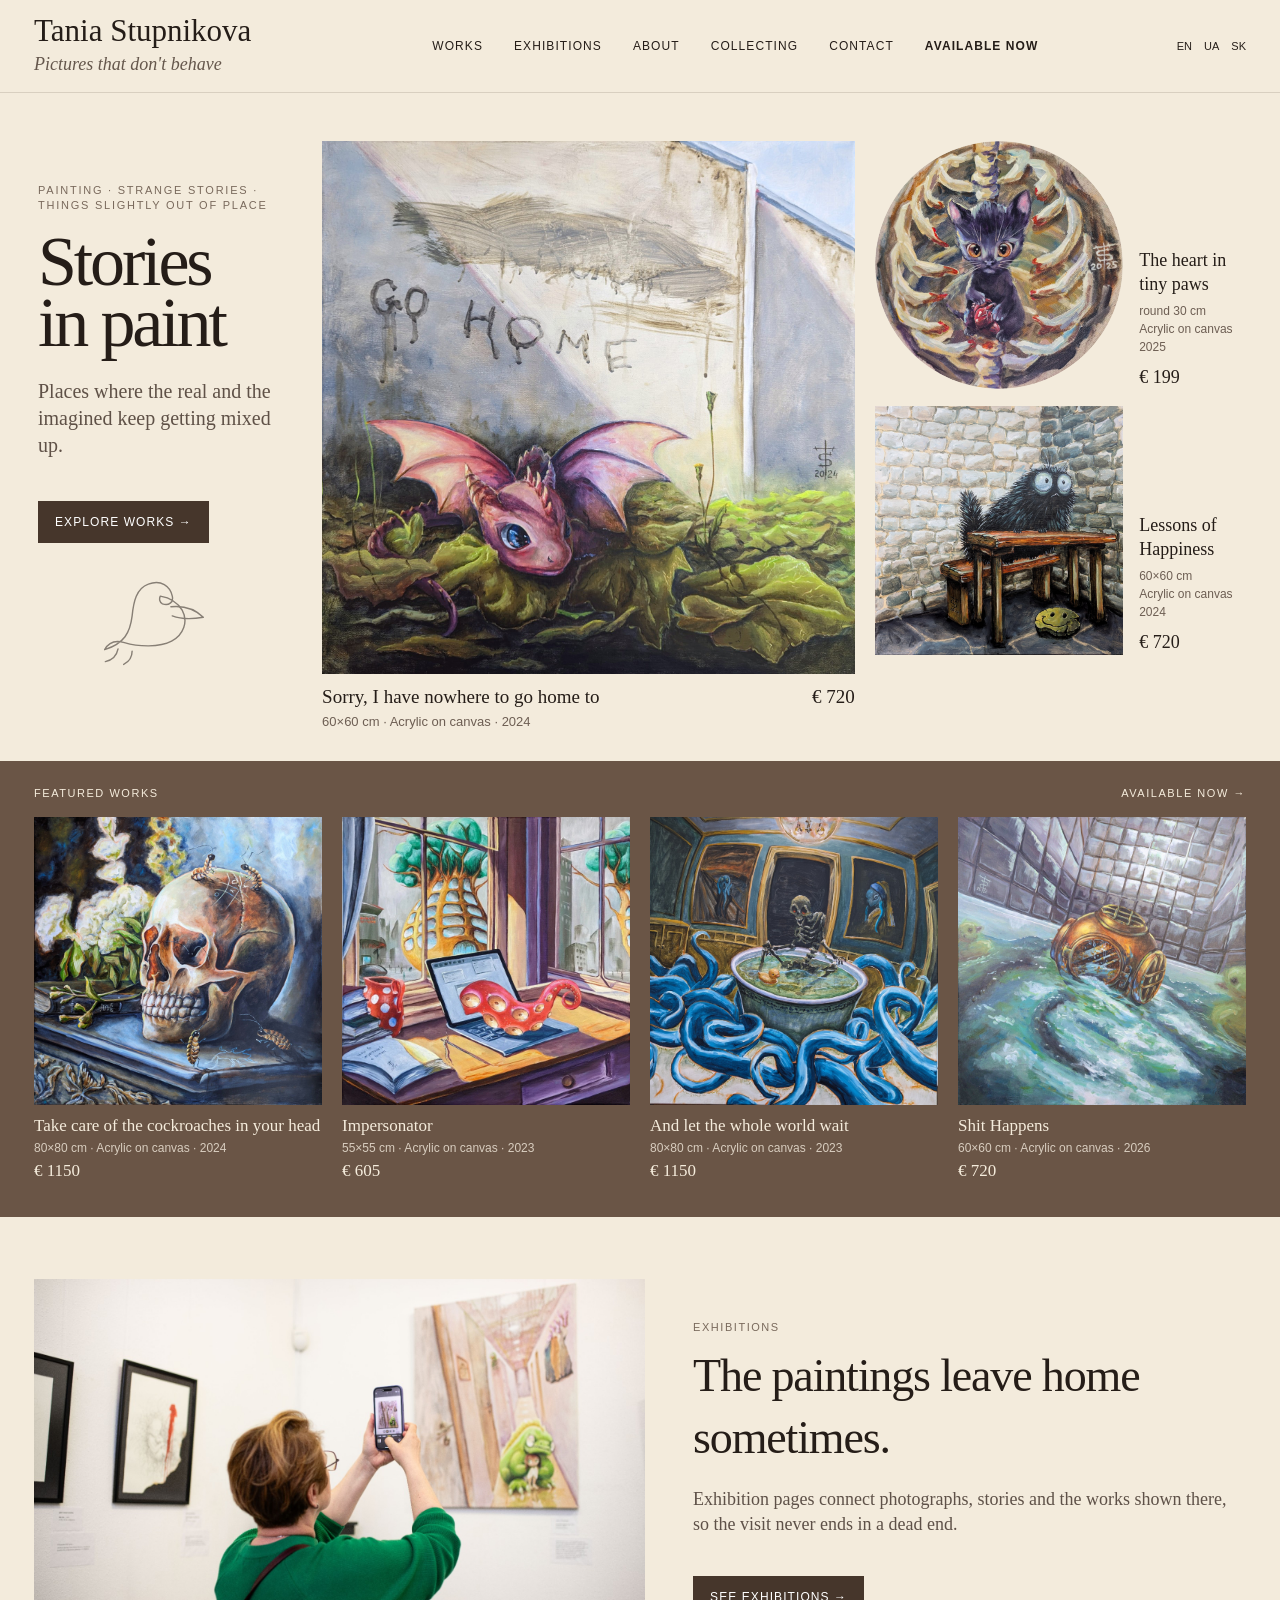
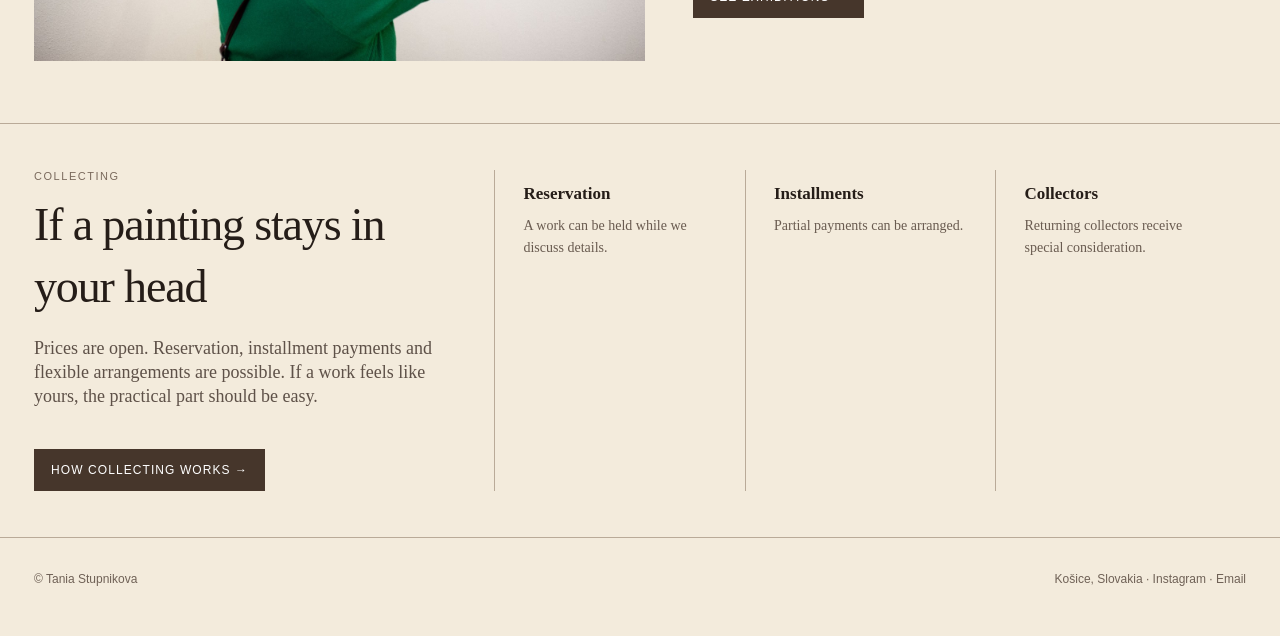
==== index.html @ 9a305841 "initia site resources" ====
<!doctype html>
<html lang="en">
<head>
  <meta charset="utf-8">
  <meta name="viewport" content="width=device-width,initial-scale=1">
  <title>Tania Stupnikova</title>
  <meta name="description" content="Paintings by Tania Stupnikova. Strange stories, magical realism, uneasy creatures and things slightly out of place.">
  <link rel="stylesheet" href="styles.css">
</head>
<body>
<header class="header">
  <div class="shell header-inner">
    <a href="index.html" class="brand">
      <div class="brand-name">Tania Stupnikova</div>
      <div class="tagline">Pictures that don't behave</div>
    </a>
    <nav class="nav" aria-label="Main navigation">
      <a href="works.html">Works</a>
      <a href="exhibitions.html">Exhibitions</a>
      <a href="about.html">About</a>
      <a href="collecting.html">Collecting</a>
      <a href="contact.html">Contact</a>
      <a class="available-nav" href="available.html">Available now</a>
    </nav>
    <div class="lang"><span>EN</span><span>UA</span><span>SK</span></div>
  </div>
</header>

<main>
<section class="hero">
  <div class="shell hero-grid">
    <div class="hero-copy">
      <div class="eyebrow">Painting · strange stories · things slightly out of place</div>
      <h1>Stories<br>in paint</h1>
      <p>Places where the real and the imagined keep getting mixed up.</p>
      <a class="text-link" href="works.html">Explore works →</a>

      <div class="goose" aria-hidden="true">
        <svg viewBox="0 0 220 130" fill="none" stroke="currentColor" stroke-width="2" stroke-linecap="round" stroke-linejoin="round">
          <path d="M35 106c28-9 36-24 39-48 2-20 6-39 23-45 18-7 31 3 34 17 2 9-5 14-14 11-4-2-5-7-3-11 12 2 24 8 31 20 9 16 2 35-15 44-17 9-47 8-67 2-13-4-22-1-28 10Z"/>
          <path d="M129 45c20-2 34 3 46 15-17 3-31 3-44-2"/>
          <path d="M54 105c-2 10-8 16-18 18M74 108c0 9-4 15-12 19"/>
        </svg>
      </div>
    </div>

    <a class="hero-main" href="artwork.html?id=sorry">
      <div class="art-frame"><img src="assets/sorry.jpg" alt="Sorry, I have nowhere to go home to"></div>
      <div class="art-meta">
        <div>
          <div class="art-title">Sorry, I have nowhere to go home to</div>
          <div class="art-sub">60×60 cm · Acrylic on canvas · 2024</div>
        </div>
        <div class="price">€ 720</div>
      </div>
    </a>

    <div class="side-stack">
      <a class="side-card round" href="artwork.html?id=heart">
        <div class="round-art"><img src="assets/heart.png" alt="The heart in tiny paws"></div>
        <div>
          <h3>The heart in tiny paws</h3>
          <div class="meta">round 30 cm<br>Acrylic on canvas<br>2025</div>
          <div class="price">€ 199</div>
        </div>
      </a>
      <a class="side-card" href="artwork.html?id=lessons">
        <img src="assets/lessons.jpg" alt="Lessons of Happiness">
        <div>
          <h3>Lessons of Happiness</h3>
          <div class="meta">60×60 cm<br>Acrylic on canvas<br>2024</div>
          <div class="price">€ 720</div>
        </div>
      </a>
    </div>
  </div>
</section>

<section class="featured">
  <div class="shell">
    <div class="section-head">
      <span>Featured works</span>
      <a href="available.html">Available now →</a>
    </div>
    <div class="feature-grid">
      <a class="feature-card" href="artwork.html?id=cockroaches">
        <img src="assets/cockroaches.jpg" alt="Take care of the cockroaches in your head">
        <h3>Take care of the cockroaches in your head</h3>
        <div class="small">80×80 cm · Acrylic on canvas · 2024</div>
        <div class="price">€ 1150</div>
      </a>
      <a class="feature-card" href="artwork.html?id=impersonator">
        <img src="assets/impersonator.jpg" alt="Impersonator">
        <h3>Impersonator</h3>
        <div class="small">55×55 cm · Acrylic on canvas · 2023</div>
        <div class="price">€ 605</div>
      </a>
      <a class="feature-card" href="artwork.html?id=world-wait">
        <img src="assets/world-wait.jpg" alt="And let the whole world wait">
        <h3>And let the whole world wait</h3>
        <div class="small">80×80 cm · Acrylic on canvas · 2023</div>
        <div class="price">€ 1150</div>
      </a>
      <a class="feature-card" href="artwork.html?id=shit">
        <img src="assets/shit-happens.jpg" alt="Shit Happens">
        <h3>Shit Happens</h3>
        <div class="small">60×60 cm · Acrylic on canvas · 2026</div>
        <div class="price">€ 720</div>
      </a>
    </div>
  </div>
</section>

<section class="editorial">
  <div class="shell editorial-grid">
    <div class="editorial-photo"><img src="assets/exhibition-home.jpg" alt="Visitor photographing a painting at an exhibition"></div>
    <div class="editorial-copy">
      <div class="micro">Exhibitions</div>
      <h2>The paintings leave home sometimes.</h2>
      <p>Exhibition pages connect photographs, stories and the works shown there, so the visit never ends in a dead end.</p>
      <a class="text-link" href="exhibitions.html">See exhibitions →</a>
    </div>
  </div>
</section>

<section class="collecting">
  <div class="shell collecting-grid">
    <div class="collect-copy">
      <div class="micro">Collecting</div>
      <h2>If a painting stays in your head</h2>
      <p>Prices are open. Reservation, installment payments and flexible arrangements are possible. If a work feels like yours, the practical part should be easy.</p>
      <a class="text-link" href="collecting.html">How collecting works →</a>
    </div>
    <div class="collect-item"><strong>Reservation</strong><span>A work can be held while we discuss details.</span></div>
    <div class="collect-item"><strong>Installments</strong><span>Partial payments can be arranged.</span></div>
    <div class="collect-item"><strong>Collectors</strong><span>Returning collectors receive special consideration.</span></div>
  </div>
</section>
</main>

<footer class="footer">
  <div class="shell footer-inner"><span>© Tania Stupnikova</span><span>Košice, Slovakia · Instagram · Email</span></div>
</footer>
<script src="data.js"></script>
<script src="app.js"></script>
</body>
</html>
---- styles.css ----
:root{
  --ivory:#f3ebdc;
  --ivory-2:#ede2d0;
  --burnt:#5b4738;
  --burnt-deep:#3e3027;
  --ink:#251d18;
  --muted:#74675c;
  --line:#b9aa98;
  --paper:#f6efe3;
  --max:1420px;
}
*{box-sizing:border-box}
html{scroll-behavior:smooth}
body{margin:0;background:var(--ivory);color:var(--ink);font-family:Georgia,'Times New Roman',serif;line-height:1.35}
a{color:inherit;text-decoration:none}
img{max-width:100%;display:block}
button{font:inherit}
.shell{max-width:var(--max);margin:auto;padding:0 34px}
.header{position:sticky;top:0;z-index:20;background:rgba(243,235,220,.94);backdrop-filter:blur(10px);border-bottom:1px solid rgba(82,62,48,.16)}
.header-inner{height:92px;display:flex;align-items:center;justify-content:space-between;gap:30px}
.brand{min-width:260px}.brand-name{font-size:31px;line-height:1}.tagline{font-style:italic;color:#65574c;font-size:18px;margin-top:6px}
.nav{display:flex;gap:31px;align-items:center;font-family:Arial,sans-serif;font-size:12px;letter-spacing:.09em;text-transform:uppercase}.nav a:hover,.nav a.active{border-bottom:1px solid var(--ink);padding-bottom:5px}
.lang{display:flex;gap:12px;font-size:11px;font-family:Arial,sans-serif}
.hero{padding:48px 0 22px}.hero-grid{display:grid;grid-template-columns:.78fr 1.55fr 1.08fr;gap:20px;align-items:start}
.hero-copy{padding:42px 26px 0 4px}.eyebrow{font-family:Arial,sans-serif;font-size:11px;text-transform:uppercase;letter-spacing:.16em;color:#79695c}.hero h1{font-size:70px;line-height:.88;margin:18px 0 24px;font-weight:500;letter-spacing:-.045em}.hero-copy p{font-size:20px;color:#5f5147;max-width:310px}.text-link{display:inline-block;margin-top:22px;padding:13px 17px;background:var(--burnt-deep);color:#fff;font-family:Arial,sans-serif;font-size:12px;text-transform:uppercase;letter-spacing:.09em}
.hero-main .art-frame{aspect-ratio:1/1;overflow:hidden}.hero-main img{width:100%;height:100%;object-fit:cover}.art-meta{display:grid;grid-template-columns:1fr auto;gap:10px;padding-top:10px}.art-title{font-size:19px}.art-sub{font-size:13px;color:#6d5e53;margin-top:4px;font-family:Arial,sans-serif}.price{font-size:19px;white-space:nowrap}
.side-stack{display:grid;gap:17px}.side-card{display:grid;grid-template-columns:1fr .43fr;gap:16px;align-items:end}.side-card img{width:100%;aspect-ratio:1/1;object-fit:cover}.side-card.round .round-art{aspect-ratio:1/1;border-radius:50%;overflow:hidden;background:#2d241f}.side-card.round img{width:100%;height:100%;object-fit:cover}.side-card h3{font-size:18px;margin:0 0 6px;font-weight:500}.available-nav{font-weight:700}.side-card .meta{font:12px/1.5 Arial,sans-serif;color:#6d5e53}.side-card .price{margin-top:9px;font-size:18px}
.goose{width:155px;margin:32px auto 0;opacity:.52}.goose svg{width:100%;height:auto}
.featured{background:var(--burnt);color:#f5ecdc;padding:26px 0 34px;margin-top:8px}.section-head{display:flex;justify-content:space-between;align-items:center;margin-bottom:18px;font:11px Arial,sans-serif;text-transform:uppercase;letter-spacing:.14em}.feature-grid{display:grid;grid-template-columns:repeat(4,1fr);gap:20px}.feature-card img{width:100%;aspect-ratio:1/1;object-fit:cover;transition:transform .28s ease}.feature-card:hover img{transform:scale(1.012)}.feature-card h3{font-size:17px;margin:10px 0 3px;font-weight:500}.feature-card .small{font:12px Arial,sans-serif;color:#d8cdbf}.feature-card .price{font-size:17px;margin-top:5px}
.editorial{padding:62px 0}.editorial-grid{display:grid;grid-template-columns:1.05fr .95fr;gap:48px;align-items:center}.editorial-photo{position:relative}.editorial-photo img{width:100%;aspect-ratio:16/10;object-fit:cover}.editorial-copy h2,.collecting h2{font-size:46px;font-weight:500;margin:0 0 16px;letter-spacing:-.025em}.editorial-copy p,.collecting p{font-size:18px;color:#5e5148;max-width:630px}.micro{font:11px Arial,sans-serif;text-transform:uppercase;letter-spacing:.14em;color:#79695c;margin-bottom:12px}
.collecting{border-top:1px solid var(--line);border-bottom:1px solid var(--line);padding:46px 0}.collecting-grid{display:grid;grid-template-columns:1.25fr repeat(3,.68fr);gap:0}.collect-copy{padding-right:44px}.collect-item{border-left:1px solid var(--line);padding:5px 28px}.collect-item strong{display:block;font-size:17px;margin:8px 0}.collect-item span{font-size:14px;color:#695b50}
.footer{padding:34px 0 50px;font:12px Arial,sans-serif;color:#6f6156}.footer-inner{display:flex;justify-content:space-between;gap:20px;flex-wrap:wrap}
.page{padding:48px 0 70px}.page h1{font-size:56px;font-weight:500;margin:0 0 12px}.lede{font-size:19px;color:#65574c;max-width:760px}.works-toolbar{display:flex;justify-content:space-between;align-items:center;margin:30px 0 22px;font:12px Arial,sans-serif;text-transform:uppercase;letter-spacing:.08em}.works-grid{columns:3 320px;column-gap:24px}.work-card{break-inside:avoid;margin-bottom:30px}.work-card img{width:100%;height:auto}.work-card h3{font-size:19px;font-weight:500;margin:9px 0 4px}.work-card .small{font:12px Arial,sans-serif;color:#6e6055}.work-card .price{font-size:17px;margin-top:4px}.artwork-layout{display:grid;grid-template-columns:1.2fr .8fr;gap:54px;align-items:start}.artwork-image{background:#e8ddcb}.artwork-image img{width:100%;height:auto}.artwork-info{position:sticky;top:130px}.artwork-info h1{font-size:48px}.artwork-info .facts{font:13px/1.7 Arial,sans-serif;color:#66594f;margin:18px 0}.artwork-info .big-price{font-size:28px;margin:18px 0}.artwork-info .story{font-size:18px;color:#52473f}.ask{display:inline-block;margin-top:18px;background:var(--burnt-deep);color:white;padding:13px 18px;font:12px Arial,sans-serif;text-transform:uppercase;letter-spacing:.08em}.status{font:12px Arial,sans-serif;text-transform:uppercase;letter-spacing:.12em;color:#77685e;margin:18px 0}.related{margin-top:60px}.related h2{font-size:34px;font-weight:500}.related-grid{display:grid;grid-template-columns:repeat(3,1fr);gap:22px}.related-grid img{aspect-ratio:1/1;object-fit:cover}.ex-grid{display:grid;grid-template-columns:1.2fr .8fr;gap:24px}.ex-grid img{width:100%;height:100%;object-fit:cover}.ex-main{aspect-ratio:16/10}.ex-side{display:grid;gap:24px}.ex-side img{aspect-ratio:16/10}.info-box{background:var(--paper);border:1px solid var(--line);padding:25px;margin-top:24px}
@media(max-width:980px){.nav{display:none}.header-inner{height:76px}.hero-grid{grid-template-columns:1fr 1fr}.hero-copy{grid-column:1/-1;padding:10px 0}.hero h1{font-size:52px}.side-stack{grid-column:2}.hero-main{grid-column:1}.feature-grid{grid-template-columns:1fr 1fr}.editorial-grid,.artwork-layout{grid-template-columns:1fr}.artwork-info{position:static}.collecting-grid{grid-template-columns:1fr 1fr}.collect-copy{grid-column:1/-1;margin-bottom:25px}.works-grid{columns:2 280px}.ex-grid{grid-template-columns:1fr}}
@media(max-width:620px){.shell{padding:0 18px}.brand-name{font-size:24px}.tagline{font-size:14px}.hero{padding-top:25px}.hero-grid{grid-template-columns:1fr}.hero-main,.side-stack{grid-column:auto}.hero h1{font-size:44px}.side-card{grid-template-columns:1fr .65fr}.feature-grid{grid-template-columns:1fr 1fr;gap:13px}.featured{padding-top:20px}.editorial{padding:42px 0}.editorial-copy h2,.collecting h2{font-size:37px}.collecting-grid{grid-template-columns:1fr}.collect-item{border-left:0;border-top:1px solid var(--line);padding:18px 0}.works-grid{columns:1}.page h1{font-size:44px}.related-grid{grid-template-columns:1fr 1fr}.artwork-info h1{font-size:40px}}

/* v3: closer to the approved design mockup */
:root{--burnt:#6a5546;--burnt-deep:#46362b}
body{font-family:'Iowan Old Style','Palatino Linotype','Book Antiqua',Georgia,'Times New Roman',serif}
.side-card.round .round-art{background:transparent;border-radius:0;overflow:visible;display:flex;align-items:center;justify-content:center}
.side-card.round .round-art img{object-fit:contain;border-radius:50%}
.artwork-topnav{display:flex;justify-content:space-between;gap:18px;margin:0 0 20px;font:11px Arial,sans-serif;text-transform:uppercase;letter-spacing:.09em;color:#6e6055}
.artwork-layout.design-match{grid-template-columns:minmax(0,1.15fr) minmax(320px,.72fr);gap:54px;align-items:start}
.artwork-media{min-width:0}.artwork-image{background:transparent;overflow:hidden;min-height:520px;display:flex;align-items:center;justify-content:center}
.artwork-image img{width:100%;height:auto;max-height:78vh;object-fit:contain;object-position:50% 50%;transition:object-position .18s ease,transform .18s ease}
.artwork-image img.detail-mode{width:100%;height:70vh;object-fit:cover}
.artwork-image-round{background:transparent}.artwork-image-round img{width:min(100%,760px);aspect-ratio:1/1;object-fit:contain;border-radius:50%;filter:drop-shadow(0 12px 26px rgba(52,39,28,.08))}
.detail-strip{display:grid;grid-template-columns:repeat(5,1fr);gap:10px;margin-top:13px}
.detail-thumb{border:1px solid rgba(70,54,43,.22);padding:0;background:#eadfce;cursor:pointer;aspect-ratio:1.25/1;overflow:hidden;opacity:.76}
.detail-thumb.active,.detail-thumb:hover{opacity:1;border-color:var(--burnt-deep)}
.detail-thumb img{width:100%;height:100%;object-fit:cover}
.artwork-info{top:118px;padding:18px 0 0}.artwork-info h1{font-size:52px;line-height:.98;font-weight:500;margin:8px 0 18px;letter-spacing:-.035em}.artwork-info .facts{margin:12px 0 18px}.big-price{font-size:30px}.ask{margin:10px 0 22px}.buy-notes{border-top:1px solid var(--line);margin-top:20px;padding-top:13px;display:grid;gap:10px}.buy-notes>div{display:grid;grid-template-columns:24px 1fr;gap:10px;align-items:start}.buy-notes span{font-size:17px}.buy-notes strong{display:block;font:12px Arial,sans-serif;text-transform:uppercase;letter-spacing:.05em}.buy-notes small{display:block;margin-top:2px;color:#716257;font:12px/1.35 Arial,sans-serif}
.artwork-body{margin-top:34px;border-top:1px solid var(--line)}.art-tabs{display:flex;gap:28px;overflow:auto;border-bottom:1px solid var(--line)}.art-tab{border:0;background:transparent;padding:15px 0 12px;font:11px Arial,sans-serif;text-transform:uppercase;letter-spacing:.09em;color:#75675b;cursor:pointer;white-space:nowrap}.art-tab.active{color:var(--ink);border-bottom:2px solid var(--ink)}.art-panel{display:none;padding:28px 0 8px}.art-panel.active{display:block}.long-story{max-width:920px;font-size:18px;line-height:1.58;color:#4f443c}.long-story p{margin:0 0 1.08em}.placeholder-grid{display:grid;grid-template-columns:repeat(4,1fr);gap:13px}.placeholder-grid div{aspect-ratio:1.2/1;border:1px solid var(--line);background:linear-gradient(135deg,#dcc9ae,#f4eadb);display:grid;place-items:center;font:11px Arial,sans-serif;text-transform:uppercase;letter-spacing:.08em;color:#725f50}.placeholder-grid div:nth-child(2){background:linear-gradient(135deg,#b79f88,#e6d8c3)}.placeholder-grid div:nth-child(3){background:linear-gradient(135deg,#6a5546,#9b806a);color:#f6efe3}.placeholder-grid div:nth-child(4){background:linear-gradient(135deg,#d8bd8e,#eee2cd)}.placeholder-note{font-size:13px;color:#75675b}.details-grid{display:grid;grid-template-columns:repeat(3,1fr);gap:1px;background:var(--line);border:1px solid var(--line);max-width:980px}.details-grid>div{background:var(--ivory);padding:17px}.details-grid b{display:block;font:10px Arial,sans-serif;text-transform:uppercase;letter-spacing:.12em;color:#806f61;margin-bottom:6px}.details-grid span{font-size:16px}.keep-looking{margin-top:48px}
.work-card-round .work-card-image{background:transparent}.work-card-round img{border-radius:50%;object-fit:contain}
@media(max-width:980px){.artwork-layout.design-match{grid-template-columns:1fr}.artwork-info{padding-top:4px}.artwork-image{min-height:0}.artwork-image img.detail-mode{height:60vh}.details-grid{grid-template-columns:1fr 1fr}}
@media(max-width:620px){.artwork-info h1{font-size:42px}.detail-strip{gap:6px}.art-tabs{gap:20px}.placeholder-grid{grid-template-columns:1fr 1fr}.details-grid{grid-template-columns:1fr}.artwork-image img.detail-mode{height:46vh}}
.work-card-image{overflow:hidden;background:#e9decc}.work-card-image img{width:100%;height:auto}.work-card-round .work-card-image{display:flex;align-items:center;justify-content:center}
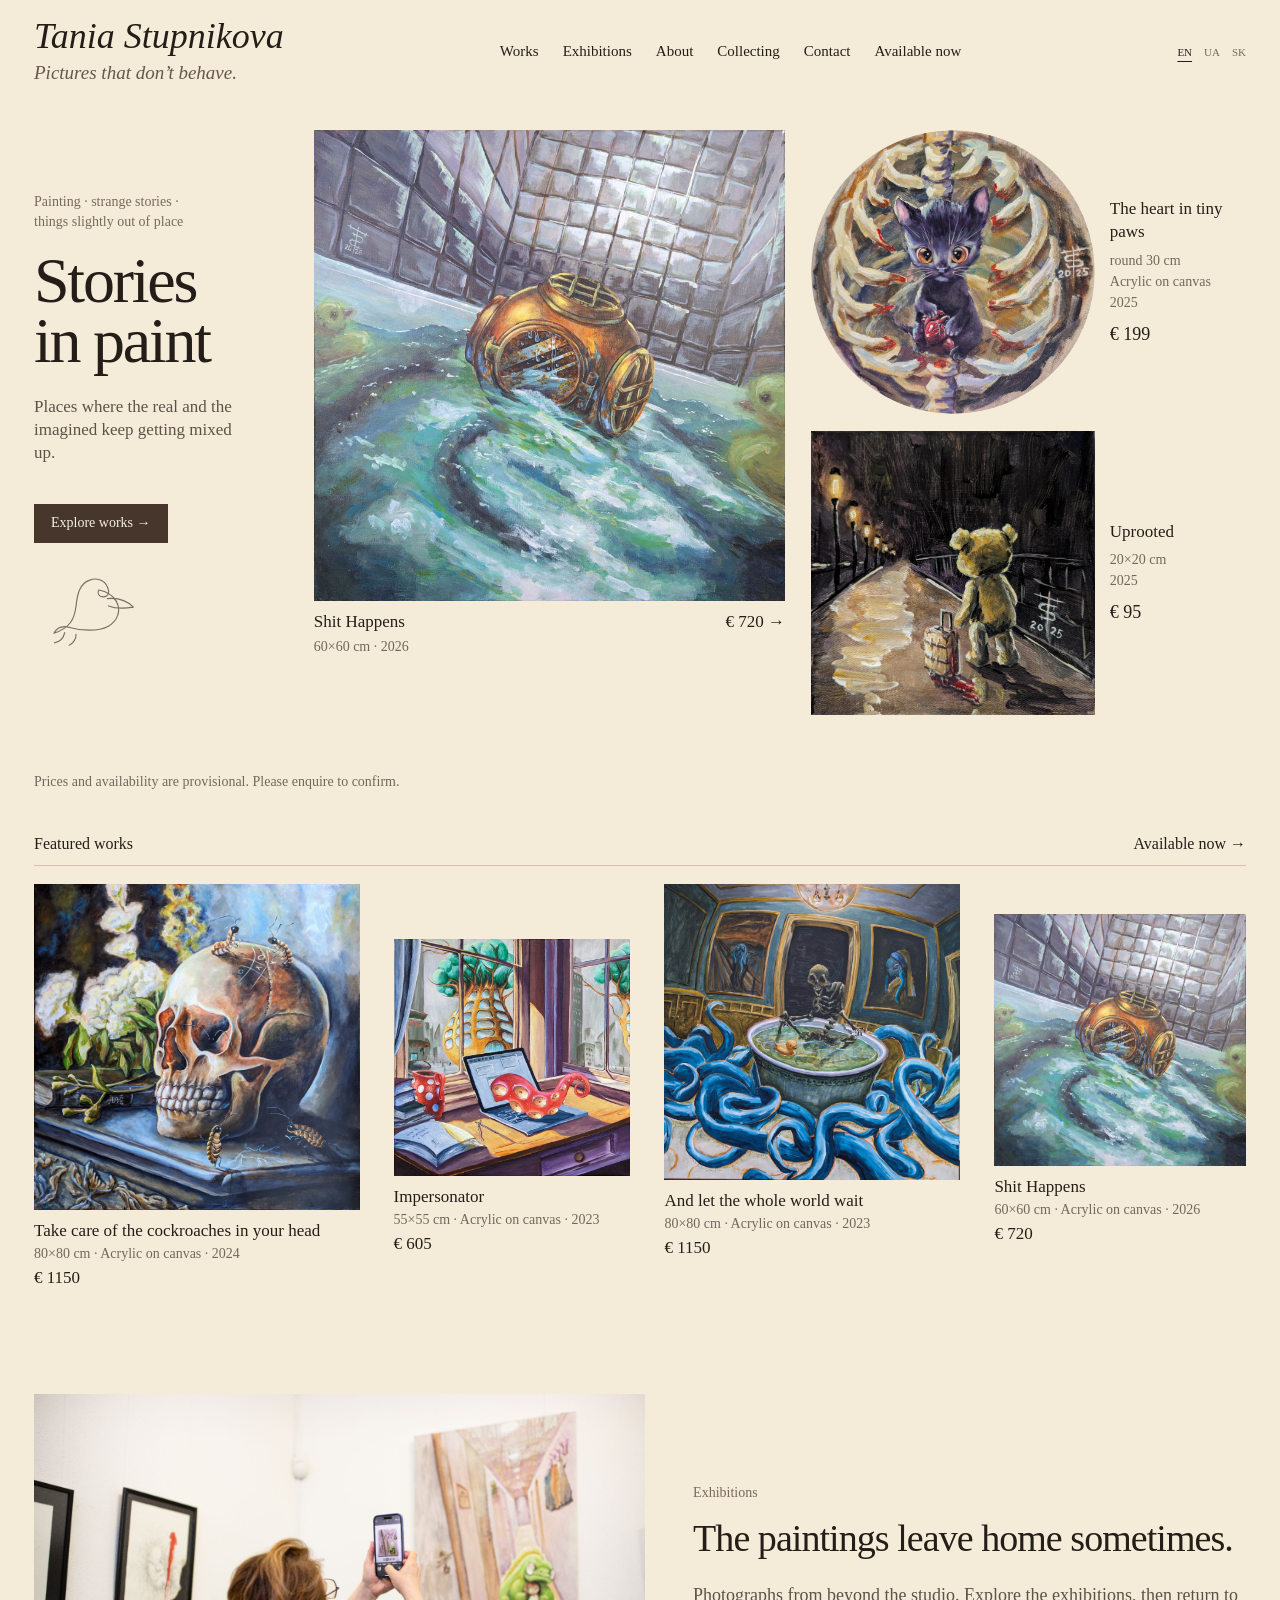
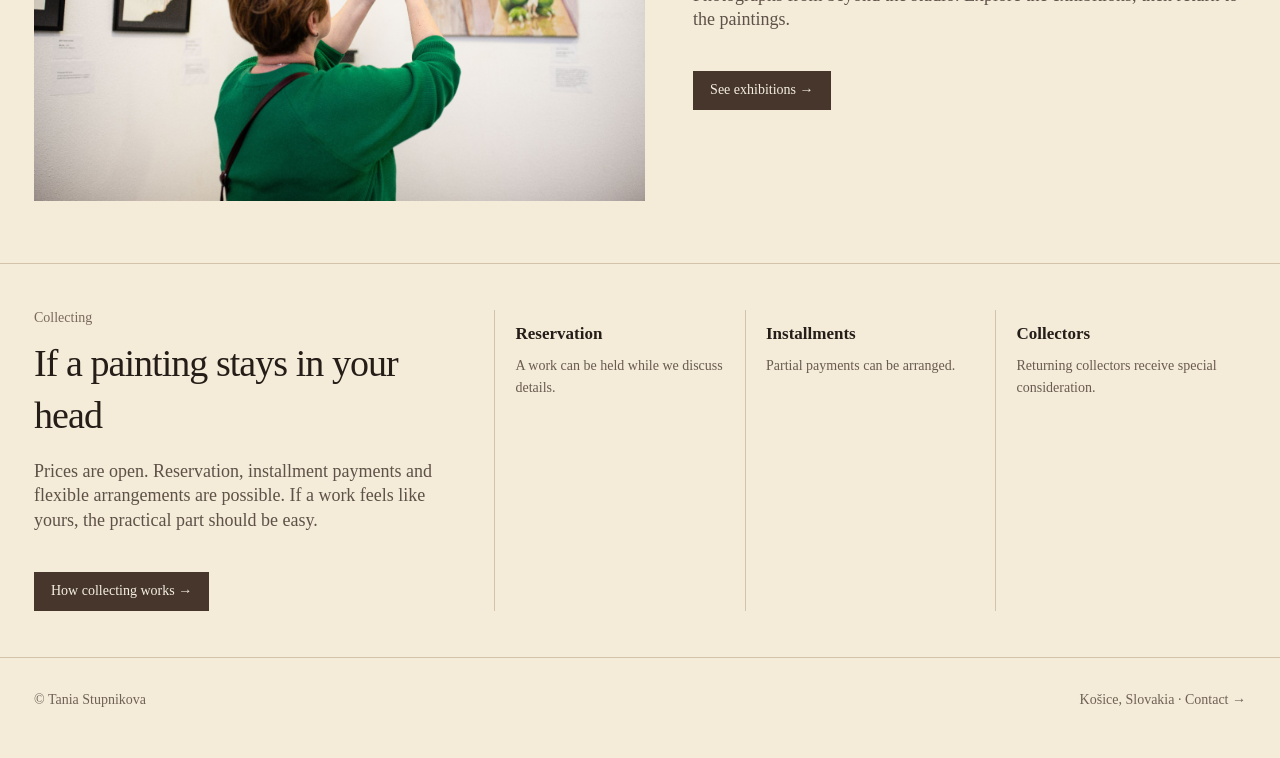
==== commit caa2f88c: "Refine static artist website toward approved catalogue mockup" ====
--- a/index.html
+++ b/index.html
@@ -12,7 +12,7 @@
   <div class="shell header-inner">
     <a href="index.html" class="brand">
       <div class="brand-name">Tania Stupnikova</div>
-      <div class="tagline">Pictures that don't behave</div>
+      <div class="tagline">Pictures that don’t behave.</div>
     </a>
     <nav class="nav" aria-label="Main navigation">
       <a href="works.html">Works</a>
@@ -22,7 +22,7 @@
       <a href="contact.html">Contact</a>
       <a class="available-nav" href="available.html">Available now</a>
     </nav>
-    <div class="lang"><span>EN</span><span>UA</span><span>SK</span></div>
+    <div class="lang" aria-label="Languages"><span aria-current="true">EN</span><span title="Ukrainian translation forthcoming">UA</span><span title="Slovak translation forthcoming">SK</span></div>
   </div>
 </header>
 
@@ -44,15 +44,9 @@
       </div>
     </div>
 
-    <a class="hero-main" href="artwork.html?id=sorry">
-      <div class="art-frame"><img src="assets/sorry.jpg" alt="Sorry, I have nowhere to go home to"></div>
-      <div class="art-meta">
-        <div>
-          <div class="art-title">Sorry, I have nowhere to go home to</div>
-          <div class="art-sub">60×60 cm · Acrylic on canvas · 2024</div>
-        </div>
-        <div class="price">€ 720</div>
-      </div>
+    <a class="hero-main" href="artwork.html?id=shit">
+      <div class="art-frame"><img src="assets/shit-happens.jpg" alt="Shit Happens"></div>
+      <div class="art-meta"><div><div class="art-title">Shit Happens</div><div class="art-sub">60×60 cm · 2026</div></div><div class="price">€ 720 →</div></div>
     </a>
 
     <div class="side-stack">
@@ -64,18 +58,19 @@
           <div class="price">€ 199</div>
         </div>
       </a>
-      <a class="side-card" href="artwork.html?id=lessons">
-        <img src="assets/lessons.jpg" alt="Lessons of Happiness">
+      <a class="side-card" href="artwork.html?id=uprooted">
+        <img src="assets/uprooted.jpg" alt="Uprooted">
         <div>
-          <h3>Lessons of Happiness</h3>
-          <div class="meta">60×60 cm<br>Acrylic on canvas<br>2024</div>
-          <div class="price">€ 720</div>
+          <h3>Uprooted</h3>
+          <div class="meta">20×20 cm<br>2025</div>
+          <div class="price">€ 95</div>
         </div>
       </a>
     </div>
   </div>
 </section>
 
+<div class="shell"><p class="content-note">Prices and availability are provisional. Please enquire to confirm.</p></div>
 <section class="featured">
   <div class="shell">
     <div class="section-head">
@@ -117,7 +112,7 @@
     <div class="editorial-copy">
       <div class="micro">Exhibitions</div>
       <h2>The paintings leave home sometimes.</h2>
-      <p>Exhibition pages connect photographs, stories and the works shown there, so the visit never ends in a dead end.</p>
+      <p>Photographs from beyond the studio. Explore the exhibitions, then return to the paintings.</p>
       <a class="text-link" href="exhibitions.html">See exhibitions →</a>
     </div>
   </div>
@@ -139,7 +134,7 @@
 </main>
 
 <footer class="footer">
-  <div class="shell footer-inner"><span>© Tania Stupnikova</span><span>Košice, Slovakia · Instagram · Email</span></div>
+  <div class="shell footer-inner"><span>© Tania Stupnikova</span><span>Košice, Slovakia · <a href="contact.html">Contact →</a></span></div>
 </footer>
 <script src="data.js"></script>
 <script src="app.js"></script>
--- a/styles.css
+++ b/styles.css
@@ -55,3 +55,53 @@
 @media(max-width:980px){.artwork-layout.design-match{grid-template-columns:1fr}.artwork-info{padding-top:4px}.artwork-image{min-height:0}.artwork-image img.detail-mode{height:60vh}.details-grid{grid-template-columns:1fr 1fr}}
 @media(max-width:620px){.artwork-info h1{font-size:42px}.detail-strip{gap:6px}.art-tabs{gap:20px}.placeholder-grid{grid-template-columns:1fr 1fr}.details-grid{grid-template-columns:1fr}.artwork-image img.detail-mode{height:46vh}}
 .work-card-image{overflow:hidden;background:#e9decc}.work-card-image img{width:100%;height:auto}.work-card-round .work-card-image{display:flex;align-items:center;justify-content:center}
+
+/* Approved catalogue direction: restrained serif controls and paper surfaces. */
+:root{--max:1280px;--ivory:#f4ecd9;--line:#d2c3aa}
+.header{background:var(--ivory);backdrop-filter:none;border-bottom:0;position:relative}
+.header-inner{min-height:104px;height:auto;gap:24px;padding-top:18px;padding-bottom:18px;flex-wrap:wrap}
+.brand{min-width:0}.brand-name{font-style:italic;font-size:36px}.tagline{font-size:19px}
+.nav{font-family:inherit;font-size:15px;letter-spacing:0;text-transform:none;gap:24px;flex-wrap:wrap}
+.nav a{padding:7px 0;border-bottom:1px solid transparent}.nav a:hover,.nav a[aria-current="page"]{border-bottom-color:var(--ink);padding-bottom:7px}
+.available-nav{font-weight:400}.lang{font-family:inherit}.lang [aria-current]{text-decoration:underline;text-underline-offset:5px}.lang span:not([aria-current]){color:var(--muted)}
+.hero{padding:26px 0 44px}.hero-grid{grid-template-columns:minmax(0,.7fr) minmax(0,1.3fr) minmax(0,1.2fr);gap:26px}
+.hero-copy{padding:62px 12px 0 0}.eyebrow{font-family:inherit;font-size:14px;line-height:1.45;letter-spacing:0;text-transform:none;max-width:180px}
+.hero h1{font-size:64px;line-height:.95;letter-spacing:-.035em}.hero-copy p{font-size:17px;max-width:210px}
+.hero-main .art-frame{aspect-ratio:auto}.hero-main img{height:auto;object-fit:contain}
+.side-card{grid-template-columns:minmax(0,1fr) minmax(90px,.48fr);gap:15px;align-items:center}
+.side-card img{aspect-ratio:auto;object-fit:contain}.side-card.round img{aspect-ratio:1}
+.art-sub,.side-card .meta,.small,.work-card .small,.feature-card .small{font-family:inherit;font-size:14px;color:var(--muted)}
+.side-card h3{font-size:17px}.price{font-size:17px}.art-title{font-size:17px}
+.text-link,.ask{font-family:inherit;font-size:14px;letter-spacing:0;text-transform:none;padding:10px 17px;color:var(--paper)}
+.goose{width:125px;opacity:.6;margin:30px 0 0}
+.featured{background:transparent;color:var(--ink);padding:30px 0 42px;margin:0}
+.section-head{font-family:inherit;font-size:16px;text-transform:none;letter-spacing:0;border-bottom:1px solid var(--line);padding-bottom:12px}
+.feature-grid{grid-template-columns:1.1fr .8fr 1fr .85fr;gap:34px;align-items:start}.feature-card:nth-child(2){padding-top:55px}.feature-card:nth-child(4){padding-top:30px}
+.feature-card img{aspect-ratio:auto;object-fit:contain;transition:none}.feature-card:hover img{transform:none}
+.micro{font-family:inherit;font-size:14px;text-transform:none;letter-spacing:0}
+.editorial-copy h2,.collecting h2{font-size:38px}.editorial-photo img{aspect-ratio:auto;object-fit:contain}
+.collect-item{padding:5px 20px}.footer{font-family:inherit;font-size:14px}
+.page{padding:32px 0 70px}.page h1{font-size:44px;line-height:1.1}.lede{font-size:18px;line-height:1.55}
+.works-toolbar{font-family:inherit;font-size:14px;letter-spacing:0;text-transform:none;gap:20px;flex-wrap:wrap}
+.works-grid{columns:initial;display:grid;grid-template-columns:repeat(3,minmax(0,1fr));gap:32px 26px;align-items:start}
+.work-card{display:block;margin:0;min-width:0}.work-card-image{background:transparent}.work-card-image img{object-fit:contain}
+.work-card h3{font-size:18px}.work-card-round .work-card-image{padding:8%}
+.artwork-topnav{font-family:inherit;font-size:14px;letter-spacing:0;text-transform:none;flex-wrap:wrap}.artwork-topnav>div{display:flex;gap:26px}
+.artwork-layout.design-match{grid-template-columns:minmax(0,1.25fr) minmax(0,.8fr);gap:44px}
+.artwork-image{min-height:0}.artwork-image img{max-height:76vh}.artwork-info{position:static;padding:8px 0 0}
+.artwork-info h1{font-size:42px;line-height:1.08;letter-spacing:-.025em}.artwork-info .facts{font-family:inherit;font-size:16px}.artwork-info .big-price{font-size:24px;margin:12px 0}.status{font-family:inherit;letter-spacing:0;text-transform:none;font-size:14px}
+.buy-notes{border:0;padding-top:0;margin-top:16px}.buy-notes strong{font-family:inherit;font-size:15px;text-transform:none;letter-spacing:0;font-weight:400}.buy-notes small{font-family:inherit;font-size:13px}
+.artwork-image-round img{filter:none}.detail-strip:empty{display:none}.detail-strip{display:flex}.detail-thumb{width:100px;background:transparent}
+.art-tabs{gap:28px}.art-tab{font-family:inherit;font-size:15px;letter-spacing:0;text-transform:none;padding:15px 0}.art-panel{padding-top:22px}.long-story{max-width:780px}
+.placeholder-grid div,.placeholder-grid div:nth-child(n){background:var(--ivory-2);color:var(--muted);font-family:inherit;letter-spacing:0;text-transform:none}
+.details-grid{background:transparent;border:0;gap:20px}.details-grid>div{padding:12px 0;border-bottom:1px solid var(--line)}.details-grid b{font-family:inherit;letter-spacing:0;text-transform:none;font-size:14px;font-weight:400}.related-grid img{aspect-ratio:auto;object-fit:contain}
+.info-box{background:transparent;border:0;padding:0}.info-layout{display:grid;grid-template-columns:minmax(0,1fr) minmax(0,1fr);gap:48px;align-items:start;margin:28px 0 48px}.neutral-placeholder{background:var(--ivory-2);min-height:340px;display:grid;place-items:center;color:var(--muted);text-align:center;padding:30px}.info-copy{max-width:540px}.info-copy p{line-height:1.6}.info-copy h2{font-size:26px;font-weight:400;margin-top:30px}.contact-links{display:grid;gap:20px;margin:30px 0}.content-note{font-size:14px;color:var(--muted)}
+.ex-grid{grid-template-columns:minmax(0,1.2fr) minmax(0,.8fr)}.ex-main{aspect-ratio:auto}.ex-grid img{height:auto;object-fit:contain}.ex-side img{aspect-ratio:auto}.ex-caption{margin:22px 0 36px}.ex-caption h2{font-size:28px;font-weight:400;margin-bottom:8px}
+.skip-link{position:absolute;left:18px;top:-80px;z-index:100;background:var(--ink);color:var(--paper);padding:12px}.skip-link:focus{top:10px}
+a:focus-visible,button:focus-visible{outline:2px solid var(--burnt-deep);outline-offset:5px}
+@media(max-width:1100px){.header-inner{gap:18px}.nav{order:3;width:100%;justify-content:space-between;gap:12px}.lang{margin-left:auto}}
+@media(max-width:980px){.nav{display:flex}.hero-grid{grid-template-columns:minmax(0,1fr) minmax(0,1fr)}.hero-copy{grid-column:1/-1;padding:0}.hero-copy p{max-width:420px}.hero-copy .eyebrow,.hero-copy .goose{display:none}.hero h1{font-size:52px;margin-top:0}.hero-main{grid-column:1}.side-stack{grid-column:2}.feature-grid{gap:20px}.artwork-layout.design-match{grid-template-columns:minmax(0,1.15fr) minmax(0,.85fr);gap:28px}.artwork-info h1{font-size:34px}.buy-notes small{display:none}}
+@media(max-width:620px){.header-inner{padding-top:20px;padding-bottom:12px;gap:16px}.brand-name{font-size:27px}.tagline{font-size:15px}.nav{display:grid;grid-template-columns:repeat(3,minmax(0,1fr));gap:4px 14px;font-size:14px}.nav a{width:fit-content}.lang{gap:8px;font-size:11px}.hero{padding-top:18px}.hero-grid{grid-template-columns:minmax(0,1fr);gap:24px}.hero-main,.side-stack{grid-column:1}.hero-copy{padding:0}.hero h1{font-size:46px;margin-bottom:16px}.hero-copy p{max-width:300px}.hero-copy .text-link{margin-top:6px}.side-stack{grid-template-columns:1fr 1fr;gap:20px}.side-card{display:block}.side-card h3{margin-top:10px}.side-card .meta{font-size:13px}.feature-grid{grid-template-columns:1fr 1fr;gap:26px 18px}.feature-card:nth-child(n){padding-top:0}.feature-card:nth-child(even){padding-top:32px}.works-grid{grid-template-columns:repeat(2,minmax(0,1fr));gap:28px 18px}.work-card h3{font-size:16px}.work-card .small{font-size:13px}.page h1{font-size:36px}.artwork-layout.design-match{grid-template-columns:minmax(0,1fr)}.artwork-info h1{font-size:36px}.artwork-image img{max-height:none}.artwork-topnav{font-size:12px;gap:12px}.artwork-topnav>div{gap:18px}.art-tabs{gap:20px;font-size:14px}.long-story{font-size:17px}.related-grid{gap:22px 18px}.info-layout,.ex-grid{grid-template-columns:minmax(0,1fr);gap:24px}.neutral-placeholder{min-height:250px}.buy-notes small{display:block}.editorial-grid{gap:26px}.collect-copy{padding-right:0}.section-head{gap:18px;font-size:15px}}
+@media(prefers-reduced-motion:reduce){html{scroll-behavior:auto}*{transition:none!important}}
+
+.collection-controls{display:flex;flex-wrap:wrap;gap:18px;align-items:center;margin-bottom:26px}.collection-controls label{font-size:14px;display:flex;align-items:center;gap:8px}.collection-controls input,.collection-controls select{font:inherit;color:var(--ink);border:0;border-bottom:1px solid var(--line);background:transparent;padding:7px 2px;max-width:100%}.collection-controls input{width:190px}.empty-collection{grid-column:1/-1;color:var(--muted)}
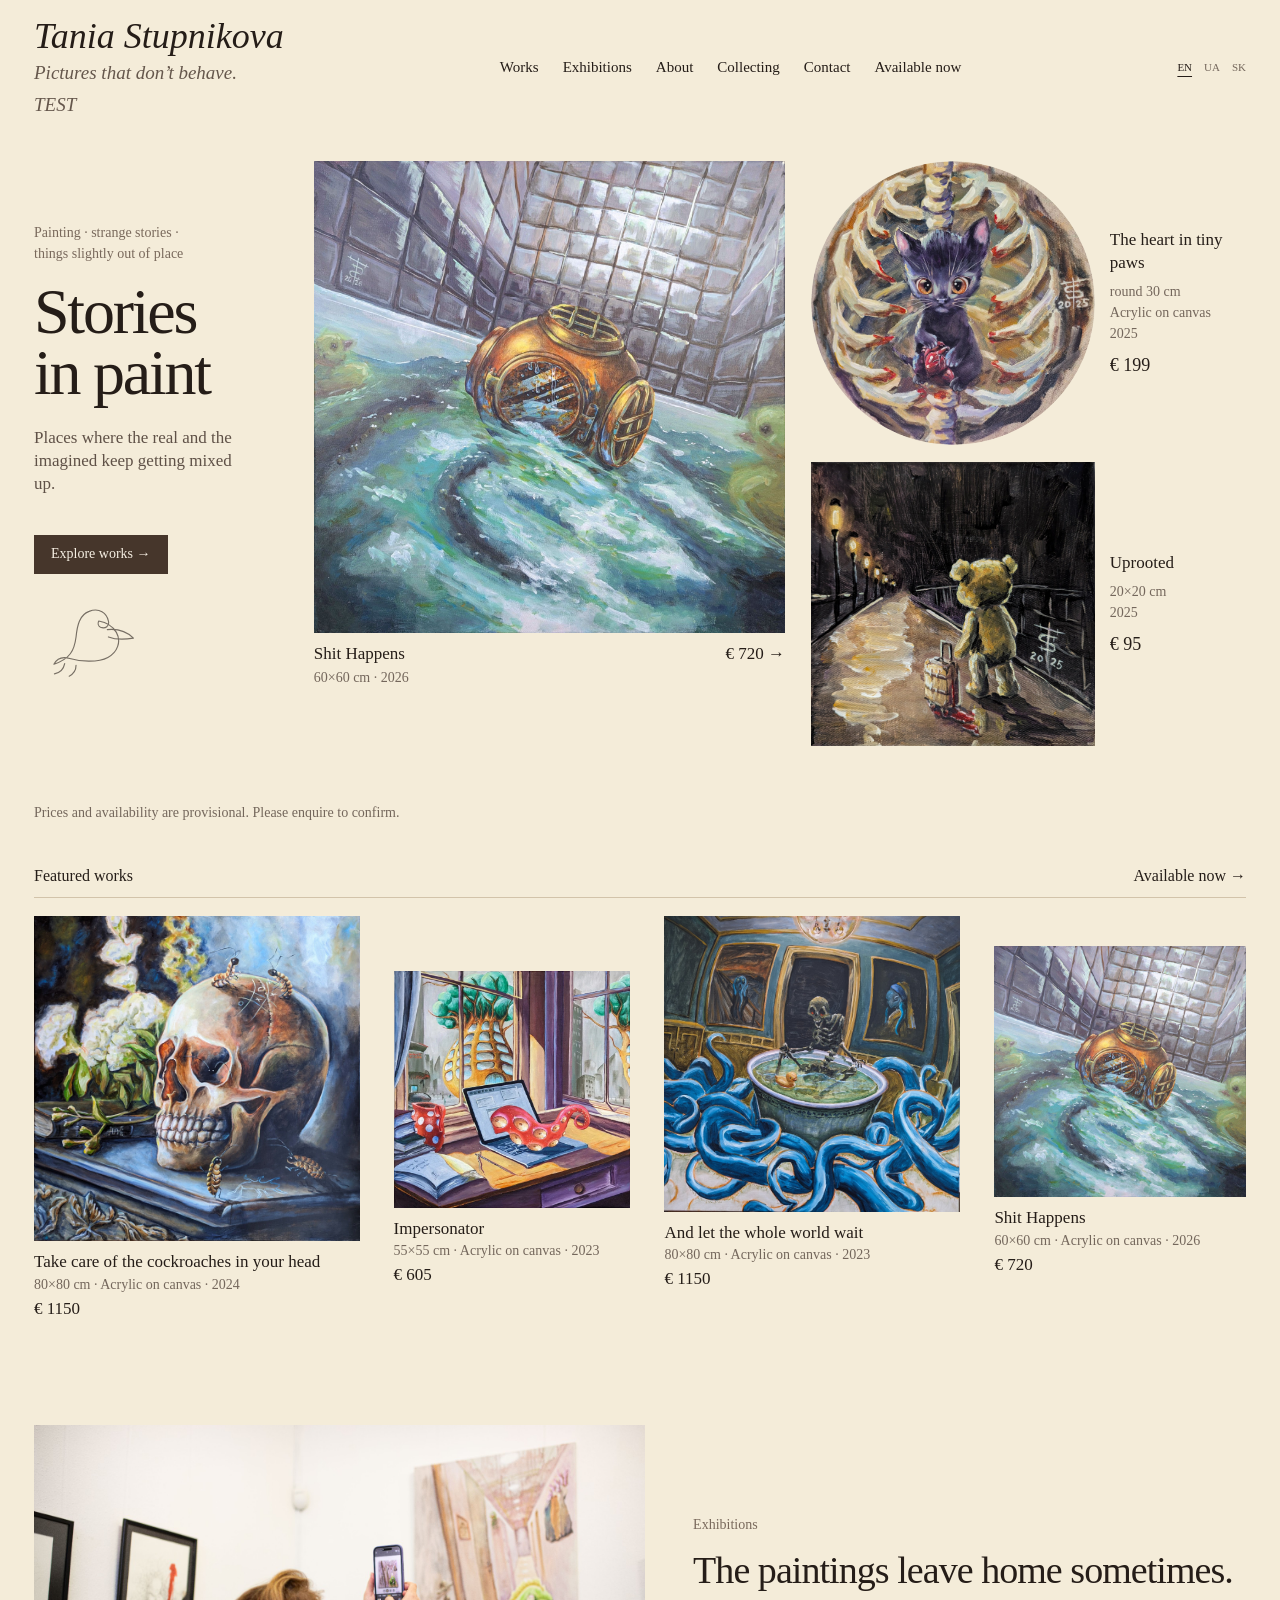
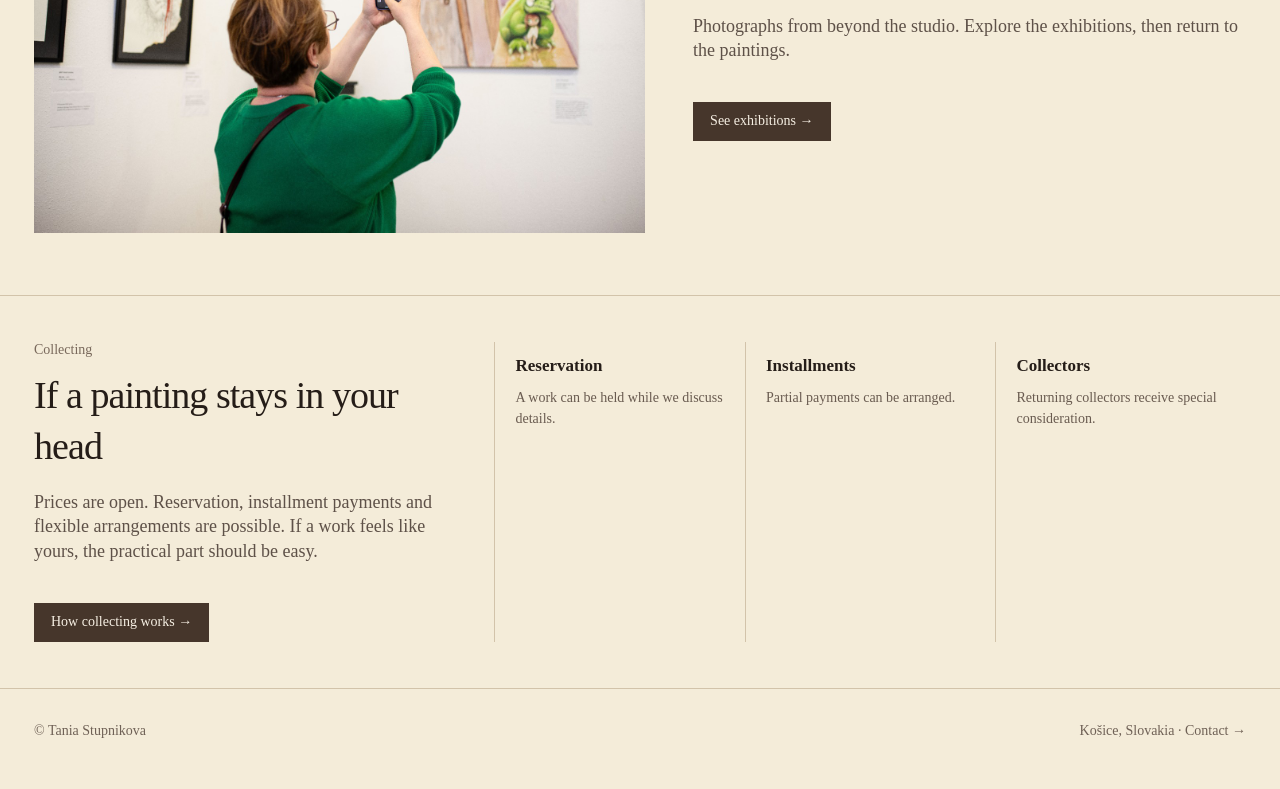
==== commit b9f6ff1e: "Add TEST below homepage tagline" ====
--- a/index.html
+++ b/index.html
@@ -13,6 +13,7 @@
     <a href="index.html" class="brand">
       <div class="brand-name">Tania Stupnikova</div>
       <div class="tagline">Pictures that don’t behave.</div>
+      <div class="tagline">TEST</div>
     </a>
     <nav class="nav" aria-label="Main navigation">
       <a href="works.html">Works</a>
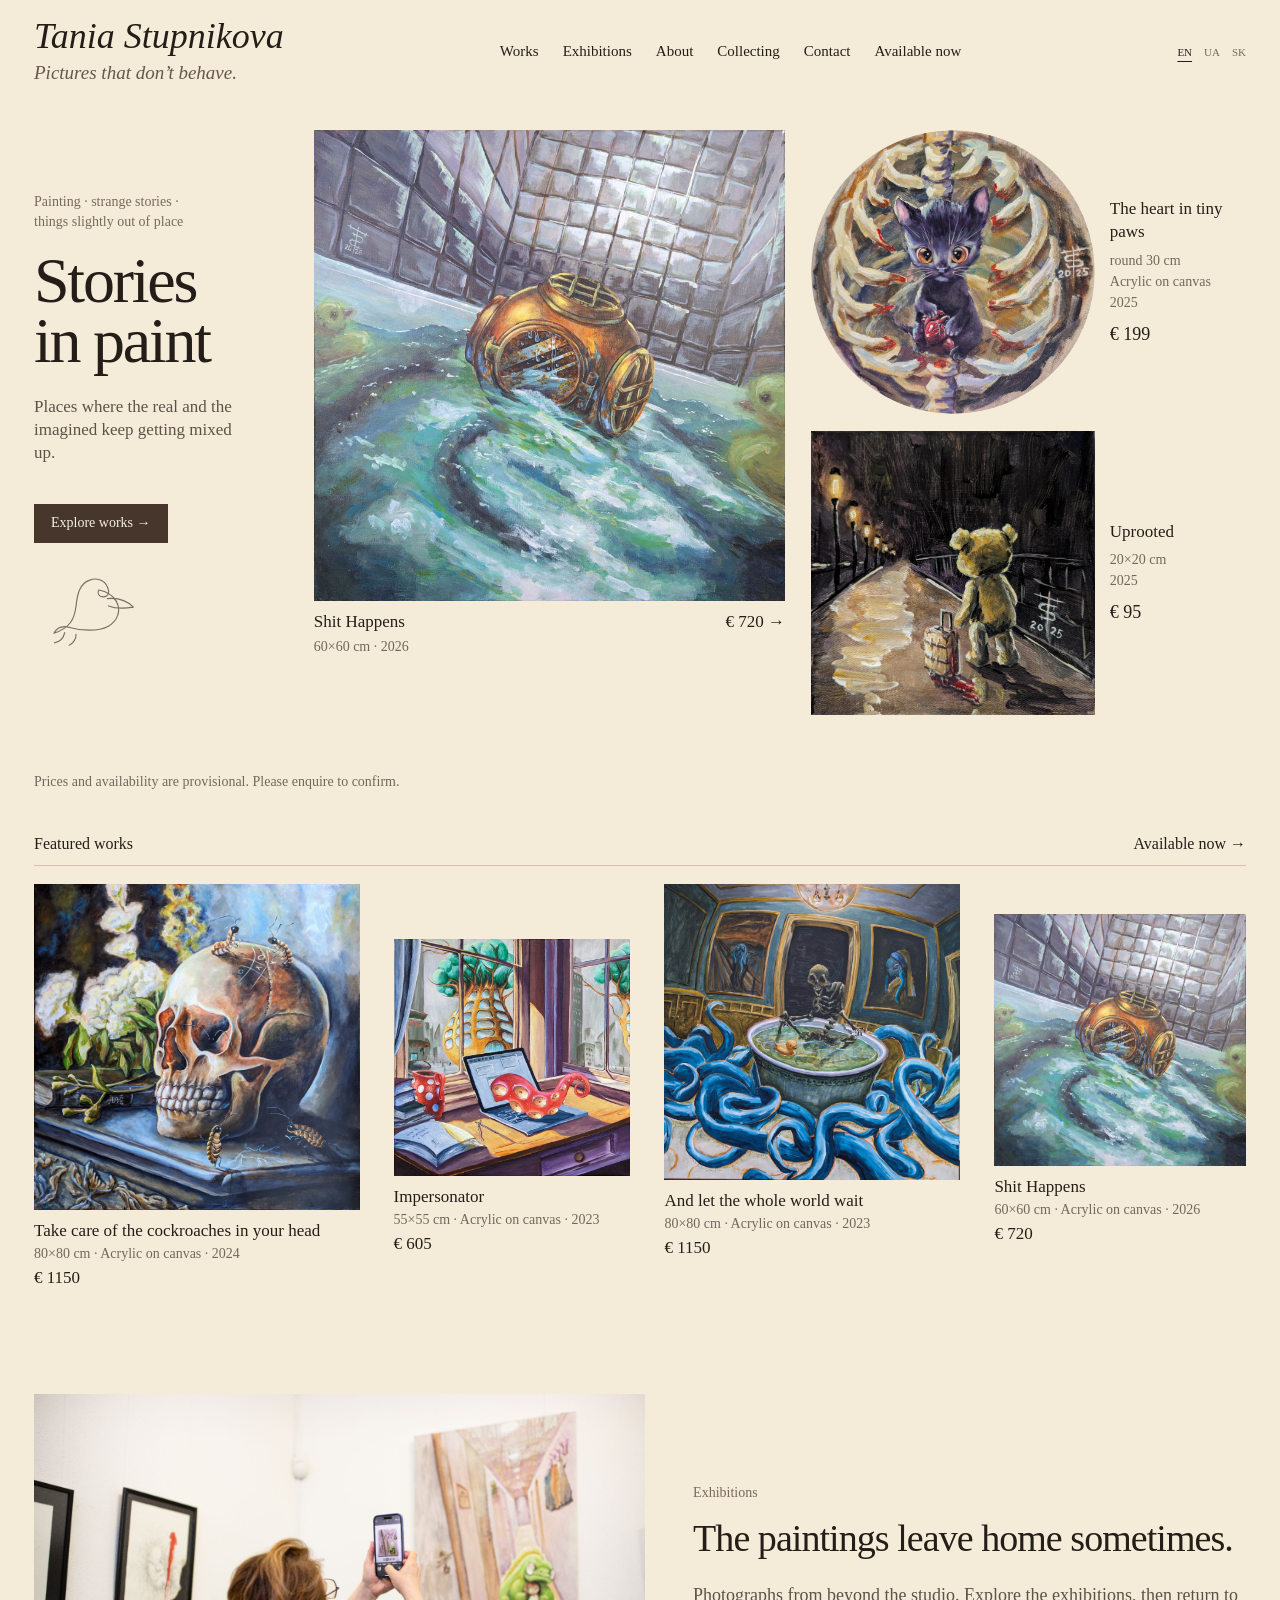
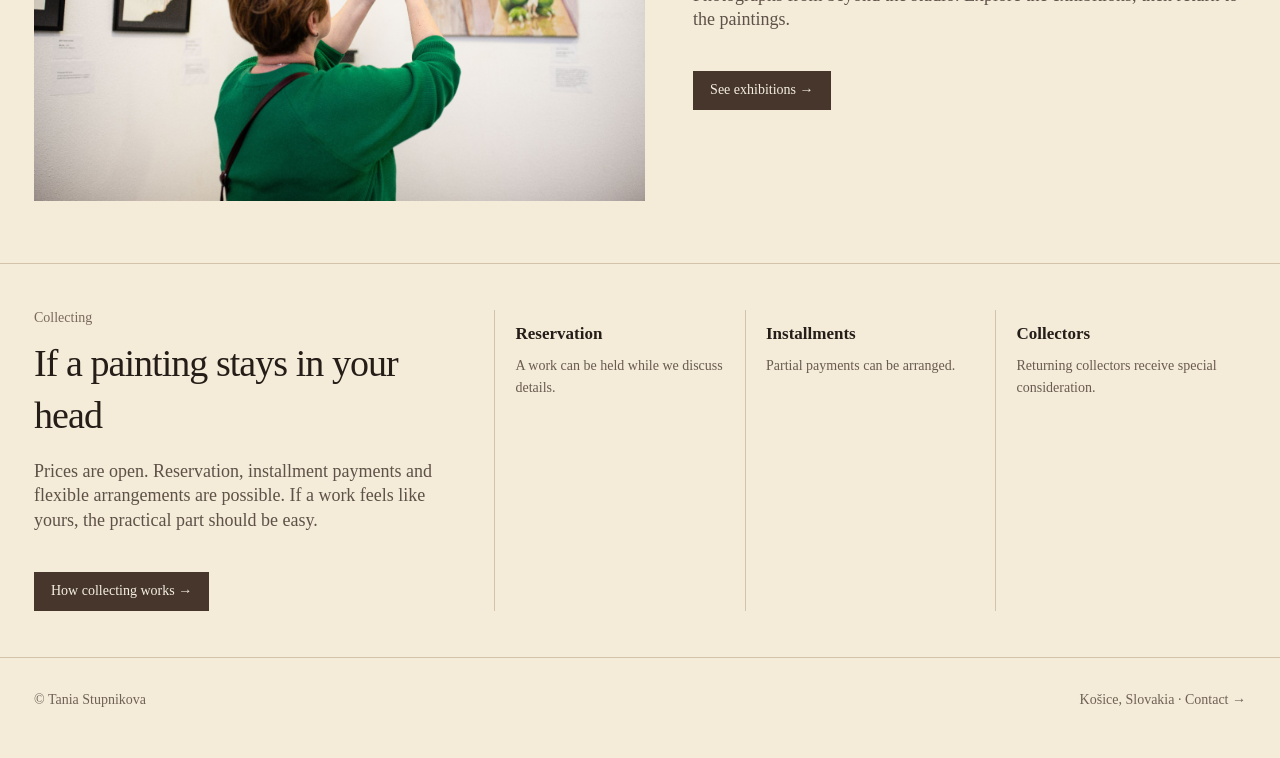
==== commit 7712e65b: "Revert "Add TEST below homepage tagline" This reverts commit b9f6ff1eb76ea36edd389e506cadaf0c59bdef7" ====
--- a/index.html
+++ b/index.html
@@ -13,7 +13,6 @@
     <a href="index.html" class="brand">
       <div class="brand-name">Tania Stupnikova</div>
       <div class="tagline">Pictures that don’t behave.</div>
-      <div class="tagline">TEST</div>
     </a>
     <nav class="nav" aria-label="Main navigation">
       <a href="works.html">Works</a>
